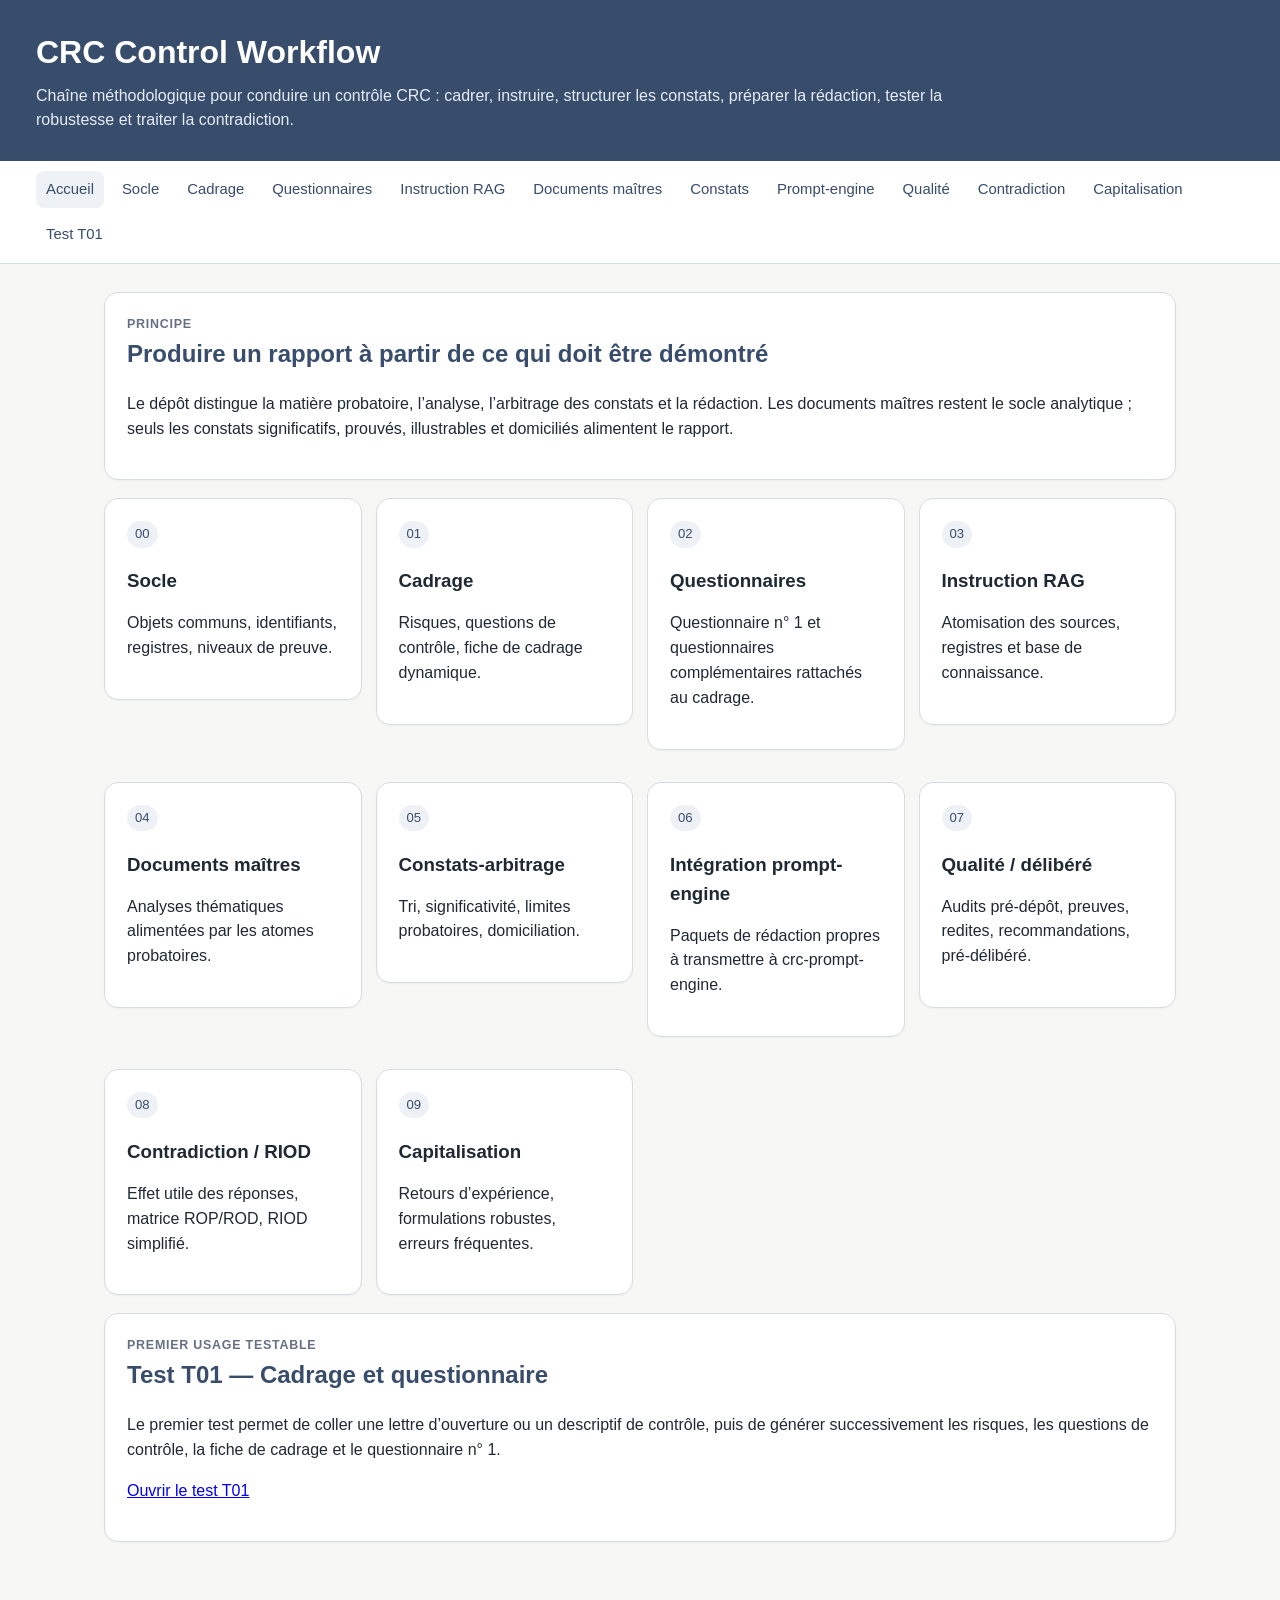
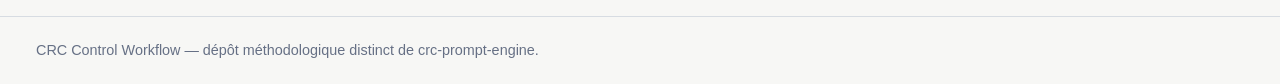
==== index.html @ adf63cd1 "Ajoute la page index web" ====
<!doctype html>
<html lang="fr">
<head>
  <meta charset="utf-8">
  <meta name="viewport" content="width=device-width, initial-scale=1">
  <title>CRC Control Workflow</title>
  <link rel="stylesheet" href="assets/css/style.css">
</head>
<body>
  <header>
    <h1>CRC Control Workflow</h1>
    <p>Chaîne méthodologique pour conduire un contrôle CRC : cadrer, instruire, structurer les constats, préparer la rédaction, tester la robustesse et traiter la contradiction.</p>
  </header>
  <nav>
    <a class="active" href="index.html">Accueil</a>
    <a href="web/00-socle.html">Socle</a>
    <a href="web/01-cadrage.html">Cadrage</a>
    <a href="web/02-questionnaires.html">Questionnaires</a>
    <a href="web/03-instruction-rag.html">Instruction RAG</a>
    <a href="web/04-documents-maitres.html">Documents maîtres</a>
    <a href="web/05-constats-arbitrage.html">Constats</a>
    <a href="web/06-integration-prompt-engine.html">Prompt-engine</a>
    <a href="web/07-qualite-delibere.html">Qualité</a>
    <a href="web/08-contradiction-riod.html">Contradiction</a>
    <a href="web/09-capitalisation.html">Capitalisation</a>
    <a href="web/tests-t01.html">Test T01</a>
  </nav>
  <main>
    <section class="card">
      <div class="kicker">Principe</div>
      <h2>Produire un rapport à partir de ce qui doit être démontré</h2>
      <p>Le dépôt distingue la matière probatoire, l’analyse, l’arbitrage des constats et la rédaction. Les documents maîtres restent le socle analytique ; seuls les constats significatifs, prouvés, illustrables et domiciliés alimentent le rapport.</p>
    </section>

    <section class="grid">
      <a class="module-link" href="web/00-socle.html"><div class="card"><span class="badge">00</span><h3>Socle</h3><p>Objets communs, identifiants, registres, niveaux de preuve.</p></div></a>
      <a class="module-link" href="web/01-cadrage.html"><div class="card"><span class="badge">01</span><h3>Cadrage</h3><p>Risques, questions de contrôle, fiche de cadrage dynamique.</p></div></a>
      <a class="module-link" href="web/02-questionnaires.html"><div class="card"><span class="badge">02</span><h3>Questionnaires</h3><p>Questionnaire n° 1 et questionnaires complémentaires rattachés au cadrage.</p></div></a>
      <a class="module-link" href="web/03-instruction-rag.html"><div class="card"><span class="badge">03</span><h3>Instruction RAG</h3><p>Atomisation des sources, registres et base de connaissance.</p></div></a>
      <a class="module-link" href="web/04-documents-maitres.html"><div class="card"><span class="badge">04</span><h3>Documents maîtres</h3><p>Analyses thématiques alimentées par les atomes probatoires.</p></div></a>
      <a class="module-link" href="web/05-constats-arbitrage.html"><div class="card"><span class="badge">05</span><h3>Constats-arbitrage</h3><p>Tri, significativité, limites probatoires, domiciliation.</p></div></a>
      <a class="module-link" href="web/06-integration-prompt-engine.html"><div class="card"><span class="badge">06</span><h3>Intégration prompt-engine</h3><p>Paquets de rédaction propres à transmettre à crc-prompt-engine.</p></div></a>
      <a class="module-link" href="web/07-qualite-delibere.html"><div class="card"><span class="badge">07</span><h3>Qualité / délibéré</h3><p>Audits pré-dépôt, preuves, redites, recommandations, pré-délibéré.</p></div></a>
      <a class="module-link" href="web/08-contradiction-riod.html"><div class="card"><span class="badge">08</span><h3>Contradiction / RIOD</h3><p>Effet utile des réponses, matrice ROP/ROD, RIOD simplifié.</p></div></a>
      <a class="module-link" href="web/09-capitalisation.html"><div class="card"><span class="badge">09</span><h3>Capitalisation</h3><p>Retours d’expérience, formulations robustes, erreurs fréquentes.</p></div></a>
    </section>

    <section class="card">
      <div class="kicker">Premier usage testable</div>
      <h2>Test T01 — Cadrage et questionnaire</h2>
      <p>Le premier test permet de coller une lettre d’ouverture ou un descriptif de contrôle, puis de générer successivement les risques, les questions de contrôle, la fiche de cadrage et le questionnaire n° 1.</p>
      <p><a href="web/tests-t01.html">Ouvrir le test T01</a></p>
    </section>
  </main>
  <footer>CRC Control Workflow — dépôt méthodologique distinct de crc-prompt-engine.</footer>
</body>
</html>
---- assets/css/style.css ----
:root {
  --bg: #f7f7f5;
  --panel: #ffffff;
  --ink: #1f2933;
  --muted: #667085;
  --line: #d7dce2;
  --accent: #384c6b;
  --accent-2: #eef2f7;
  --code: #0f172a;
}

* { box-sizing: border-box; }

body {
  margin: 0;
  font-family: Arial, Helvetica, sans-serif;
  background: var(--bg);
  color: var(--ink);
  line-height: 1.55;
}

header {
  background: var(--accent);
  color: white;
  padding: 28px 36px;
}

header h1 { margin: 0 0 6px 0; font-size: 2rem; }
header p { margin: 0; max-width: 980px; color: #e6edf7; }

nav {
  background: #ffffff;
  border-bottom: 1px solid var(--line);
  padding: 10px 36px;
  display: flex;
  flex-wrap: wrap;
  gap: 8px;
  position: sticky;
  top: 0;
  z-index: 10;
}

nav a {
  color: var(--accent);
  text-decoration: none;
  padding: 7px 10px;
  border-radius: 8px;
  font-size: 0.93rem;
}

nav a:hover, nav a.active { background: var(--accent-2); }

main {
  max-width: 1120px;
  margin: 0 auto;
  padding: 28px 24px 56px;
}

.card {
  background: var(--panel);
  border: 1px solid var(--line);
  border-radius: 14px;
  padding: 22px;
  margin: 0 0 18px 0;
  box-shadow: 0 1px 2px rgba(0,0,0,0.04);
}

.grid {
  display: grid;
  grid-template-columns: repeat(auto-fit, minmax(250px, 1fr));
  gap: 14px;
}

h2 { margin-top: 0; color: var(--accent); }
h3 { margin-bottom: 8px; }

.kicker {
  text-transform: uppercase;
  letter-spacing: .06em;
  font-size: .78rem;
  color: var(--muted);
  font-weight: 700;
}

.module-link {
  display: block;
  text-decoration: none;
  color: inherit;
}

.module-link .card:hover {
  border-color: var(--accent);
  transform: translateY(-1px);
  transition: .12s ease;
}

table {
  width: 100%;
  border-collapse: collapse;
  margin: 12px 0;
  font-size: .94rem;
}

th, td {
  border: 1px solid var(--line);
  padding: 8px 10px;
  vertical-align: top;
}

th { background: var(--accent-2); text-align: left; }

pre, textarea {
  width: 100%;
  background: var(--code);
  color: #e5e7eb;
  border: 0;
  border-radius: 10px;
  padding: 14px;
  overflow: auto;
  font-size: .9rem;
  line-height: 1.45;
}

textarea { min-height: 260px; resize: vertical; font-family: Consolas, Monaco, monospace; }

button.copy {
  background: var(--accent);
  color: white;
  border: 0;
  border-radius: 8px;
  padding: 8px 12px;
  cursor: pointer;
  margin: 6px 0 10px;
}

button.copy:hover { opacity: .9; }

.badge {
  display: inline-block;
  background: var(--accent-2);
  color: var(--accent);
  padding: 3px 8px;
  border-radius: 999px;
  font-size: .82rem;
  margin-right: 5px;
}

footer {
  color: var(--muted);
  border-top: 1px solid var(--line);
  padding: 22px 36px;
  font-size: .9rem;
}
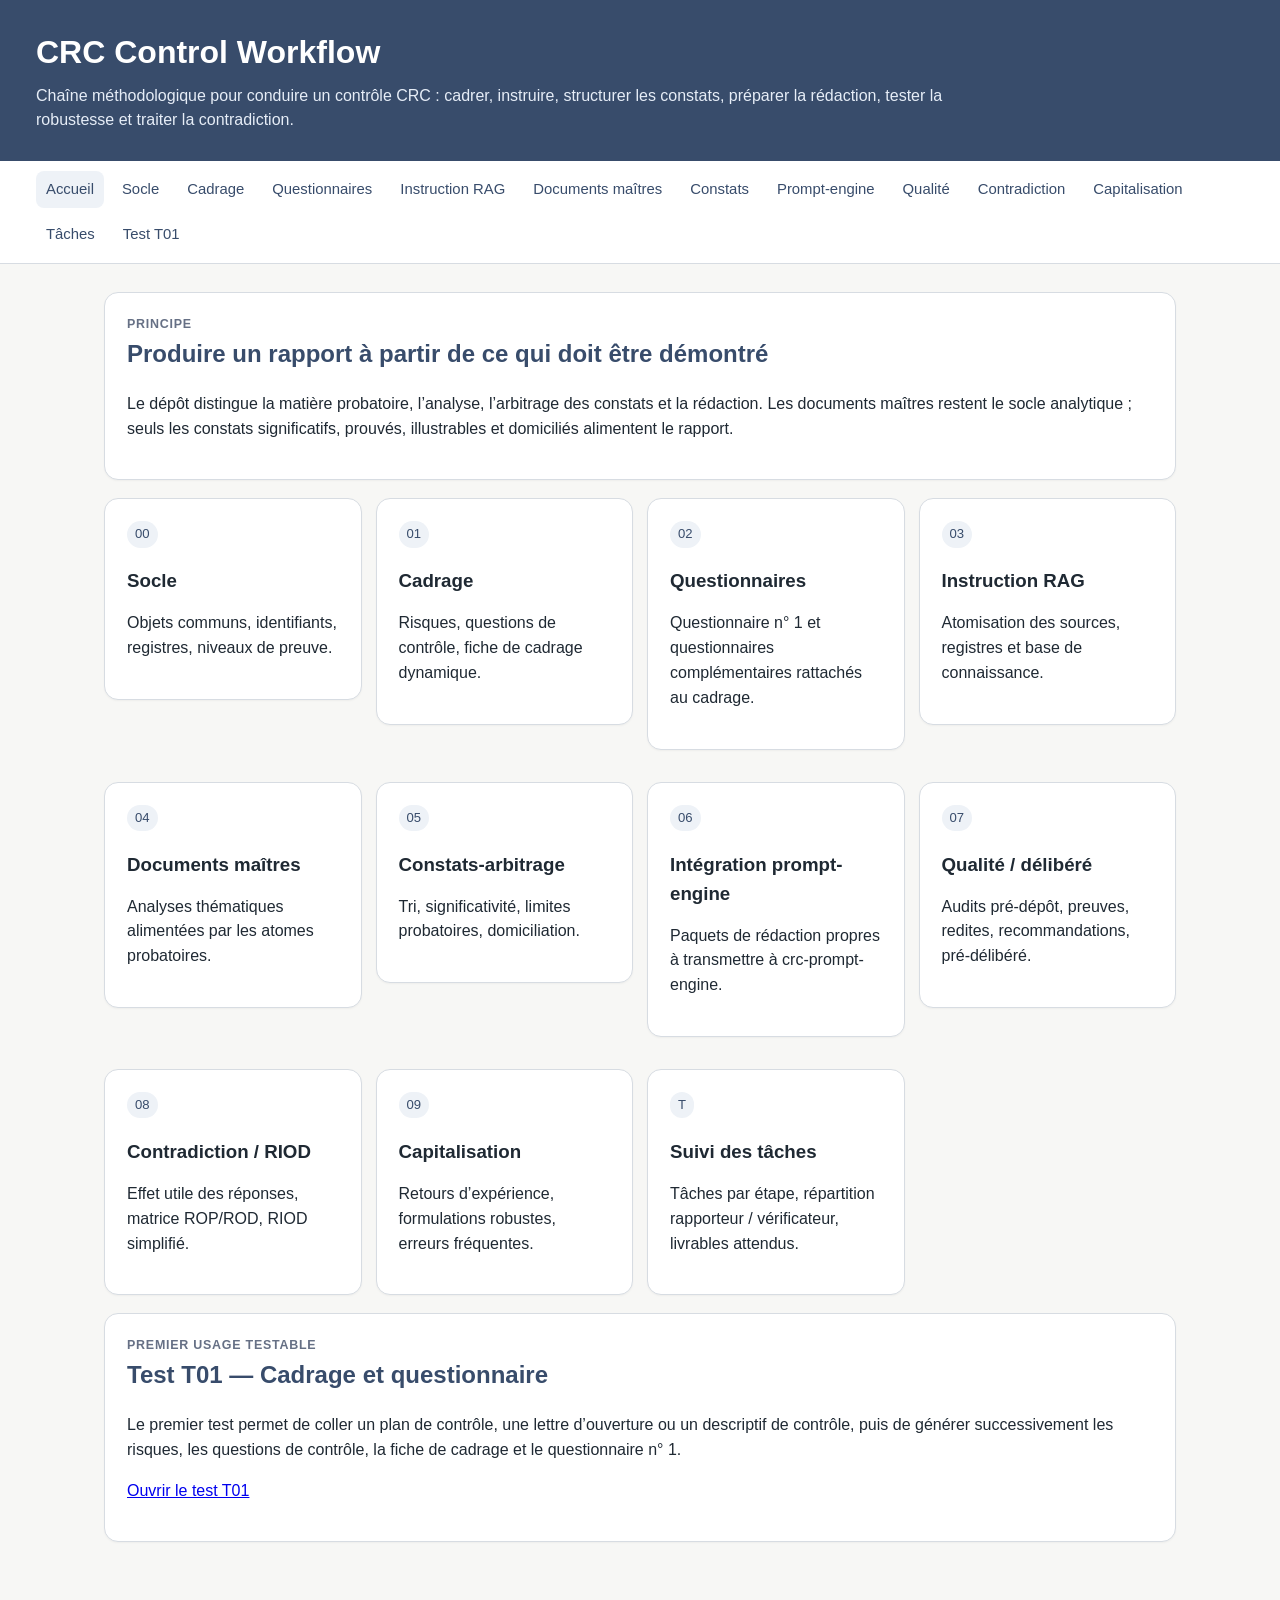
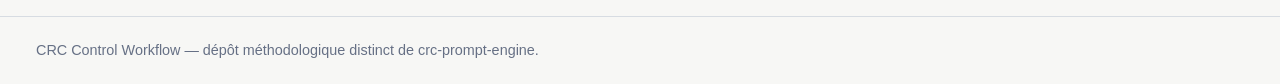
==== commit c6c5d709: "Ajoute le suivi des tâches à l'index" ====
--- a/index.html
+++ b/index.html
@@ -23,6 +23,7 @@
     <a href="web/07-qualite-delibere.html">Qualité</a>
     <a href="web/08-contradiction-riod.html">Contradiction</a>
     <a href="web/09-capitalisation.html">Capitalisation</a>
+    <a href="web/taches.html">Tâches</a>
     <a href="web/tests-t01.html">Test T01</a>
   </nav>
   <main>
@@ -43,12 +44,13 @@
       <a class="module-link" href="web/07-qualite-delibere.html"><div class="card"><span class="badge">07</span><h3>Qualité / délibéré</h3><p>Audits pré-dépôt, preuves, redites, recommandations, pré-délibéré.</p></div></a>
       <a class="module-link" href="web/08-contradiction-riod.html"><div class="card"><span class="badge">08</span><h3>Contradiction / RIOD</h3><p>Effet utile des réponses, matrice ROP/ROD, RIOD simplifié.</p></div></a>
       <a class="module-link" href="web/09-capitalisation.html"><div class="card"><span class="badge">09</span><h3>Capitalisation</h3><p>Retours d’expérience, formulations robustes, erreurs fréquentes.</p></div></a>
+      <a class="module-link" href="web/taches.html"><div class="card"><span class="badge">T</span><h3>Suivi des tâches</h3><p>Tâches par étape, répartition rapporteur / vérificateur, livrables attendus.</p></div></a>
     </section>
 
     <section class="card">
       <div class="kicker">Premier usage testable</div>
       <h2>Test T01 — Cadrage et questionnaire</h2>
-      <p>Le premier test permet de coller une lettre d’ouverture ou un descriptif de contrôle, puis de générer successivement les risques, les questions de contrôle, la fiche de cadrage et le questionnaire n° 1.</p>
+      <p>Le premier test permet de coller un plan de contrôle, une lettre d’ouverture ou un descriptif de contrôle, puis de générer successivement les risques, les questions de contrôle, la fiche de cadrage et le questionnaire n° 1.</p>
       <p><a href="web/tests-t01.html">Ouvrir le test T01</a></p>
     </section>
   </main>
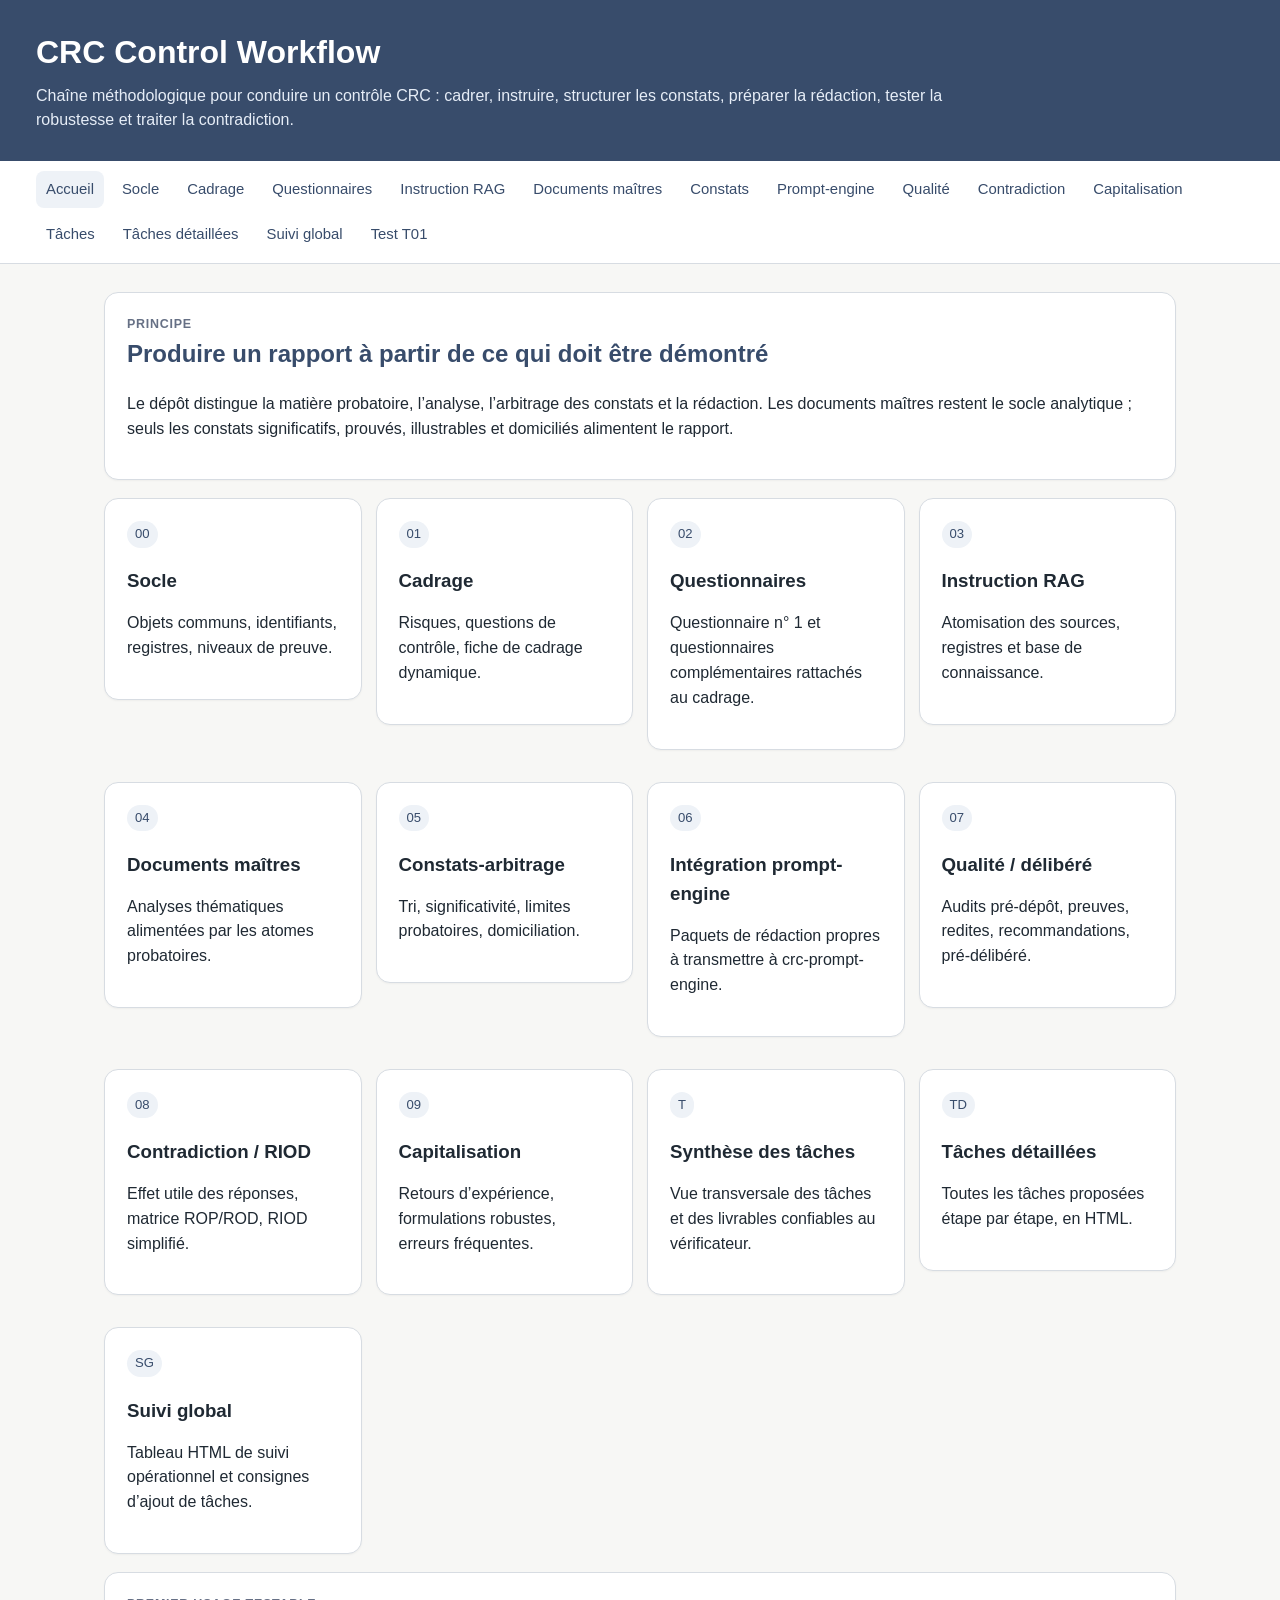
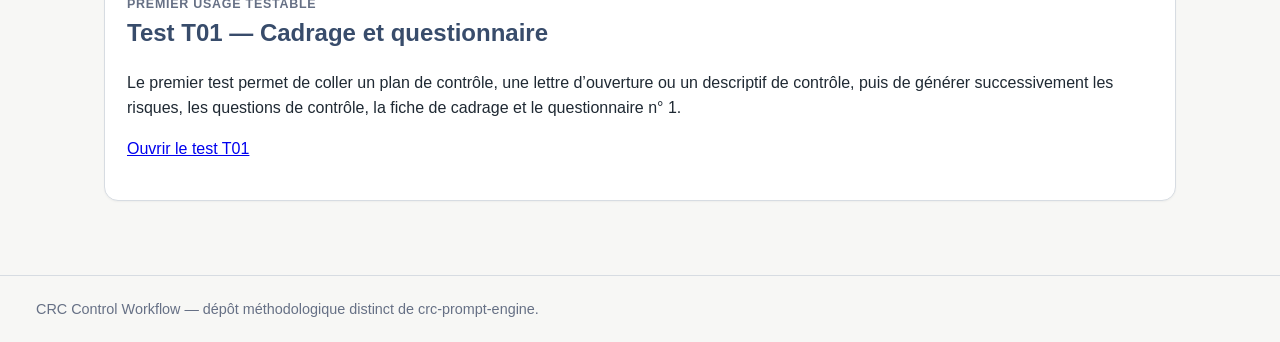
==== commit 75a8f77e: "Ajoute les pages HTML de tâches à l'index" ====
--- a/index.html
+++ b/index.html
@@ -24,6 +24,8 @@
     <a href="web/08-contradiction-riod.html">Contradiction</a>
     <a href="web/09-capitalisation.html">Capitalisation</a>
     <a href="web/taches.html">Tâches</a>
+    <a href="web/taches-detail.html">Tâches détaillées</a>
+    <a href="web/taches-suivi.html">Suivi global</a>
     <a href="web/tests-t01.html">Test T01</a>
   </nav>
   <main>
@@ -44,7 +46,9 @@
       <a class="module-link" href="web/07-qualite-delibere.html"><div class="card"><span class="badge">07</span><h3>Qualité / délibéré</h3><p>Audits pré-dépôt, preuves, redites, recommandations, pré-délibéré.</p></div></a>
       <a class="module-link" href="web/08-contradiction-riod.html"><div class="card"><span class="badge">08</span><h3>Contradiction / RIOD</h3><p>Effet utile des réponses, matrice ROP/ROD, RIOD simplifié.</p></div></a>
       <a class="module-link" href="web/09-capitalisation.html"><div class="card"><span class="badge">09</span><h3>Capitalisation</h3><p>Retours d’expérience, formulations robustes, erreurs fréquentes.</p></div></a>
-      <a class="module-link" href="web/taches.html"><div class="card"><span class="badge">T</span><h3>Suivi des tâches</h3><p>Tâches par étape, répartition rapporteur / vérificateur, livrables attendus.</p></div></a>
+      <a class="module-link" href="web/taches.html"><div class="card"><span class="badge">T</span><h3>Synthèse des tâches</h3><p>Vue transversale des tâches et des livrables confiables au vérificateur.</p></div></a>
+      <a class="module-link" href="web/taches-detail.html"><div class="card"><span class="badge">TD</span><h3>Tâches détaillées</h3><p>Toutes les tâches proposées étape par étape, en HTML.</p></div></a>
+      <a class="module-link" href="web/taches-suivi.html"><div class="card"><span class="badge">SG</span><h3>Suivi global</h3><p>Tableau HTML de suivi opérationnel et consignes d’ajout de tâches.</p></div></a>
     </section>
 
     <section class="card">
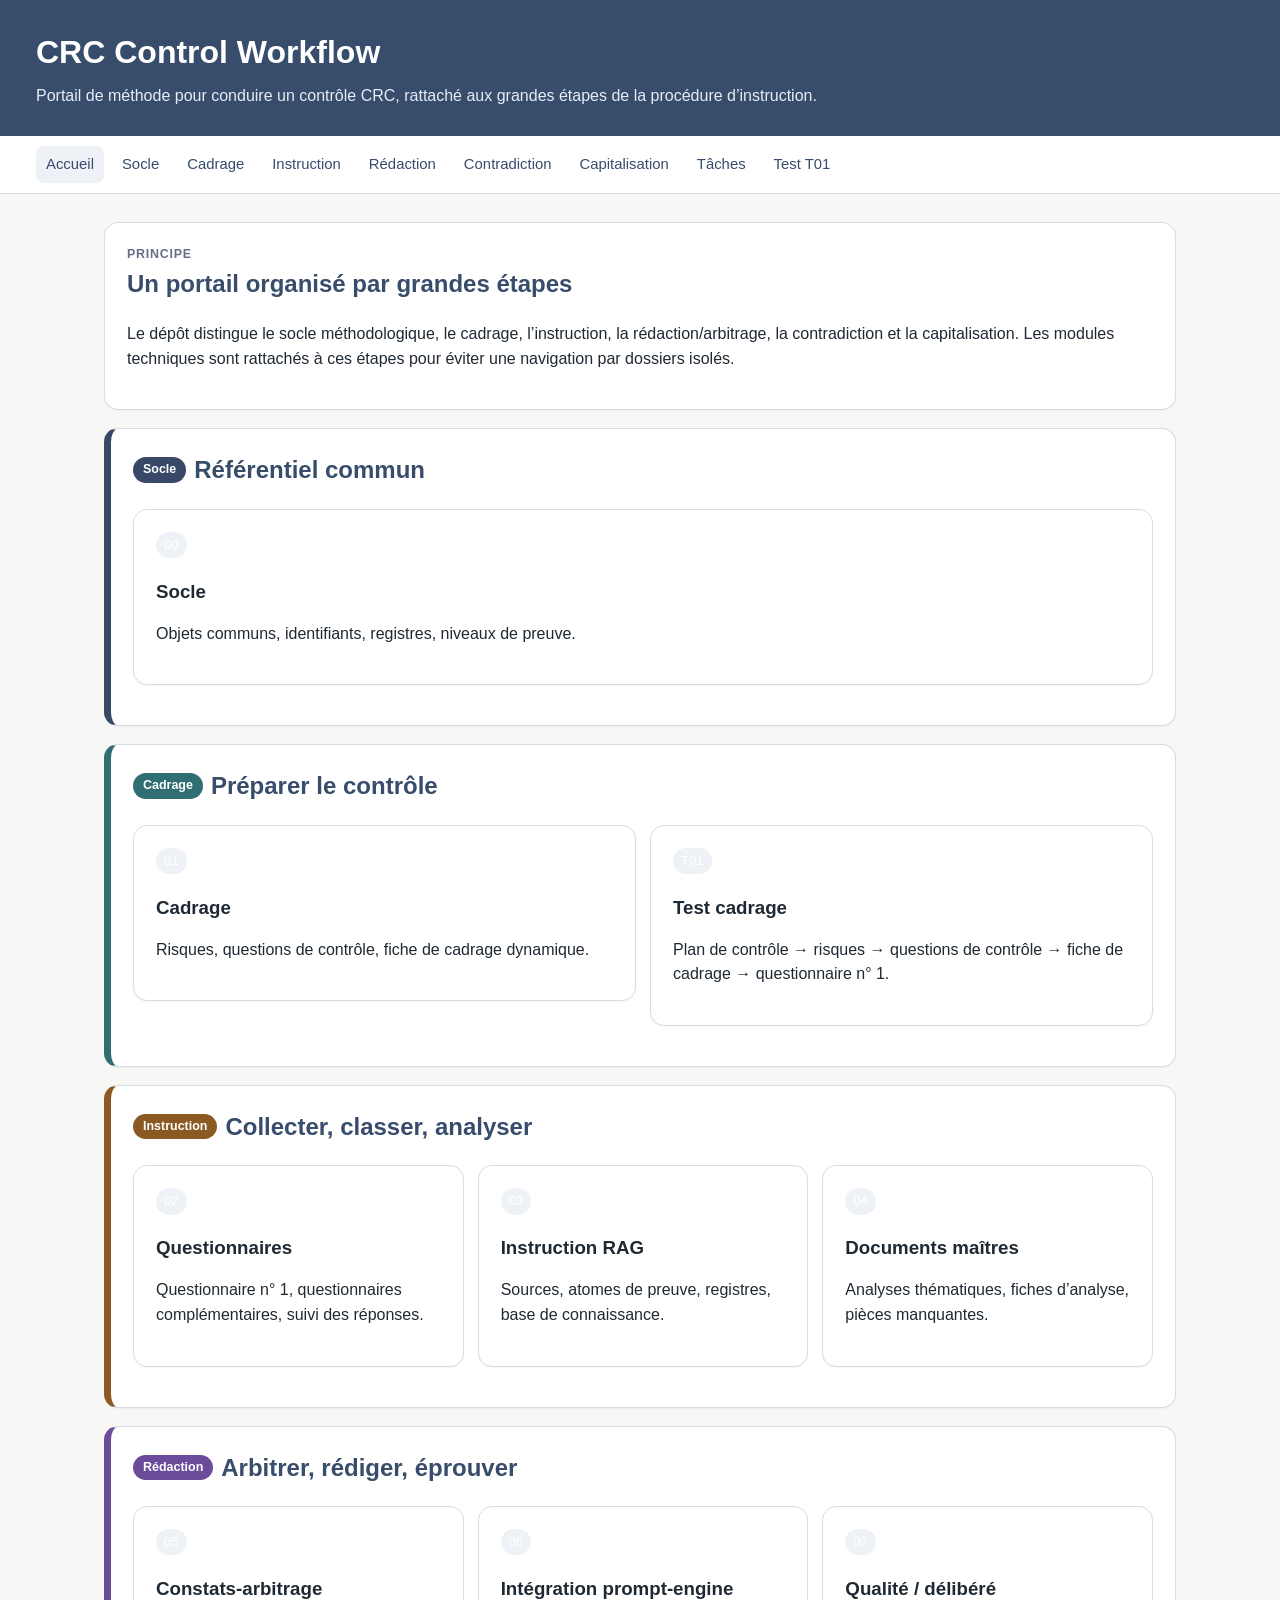
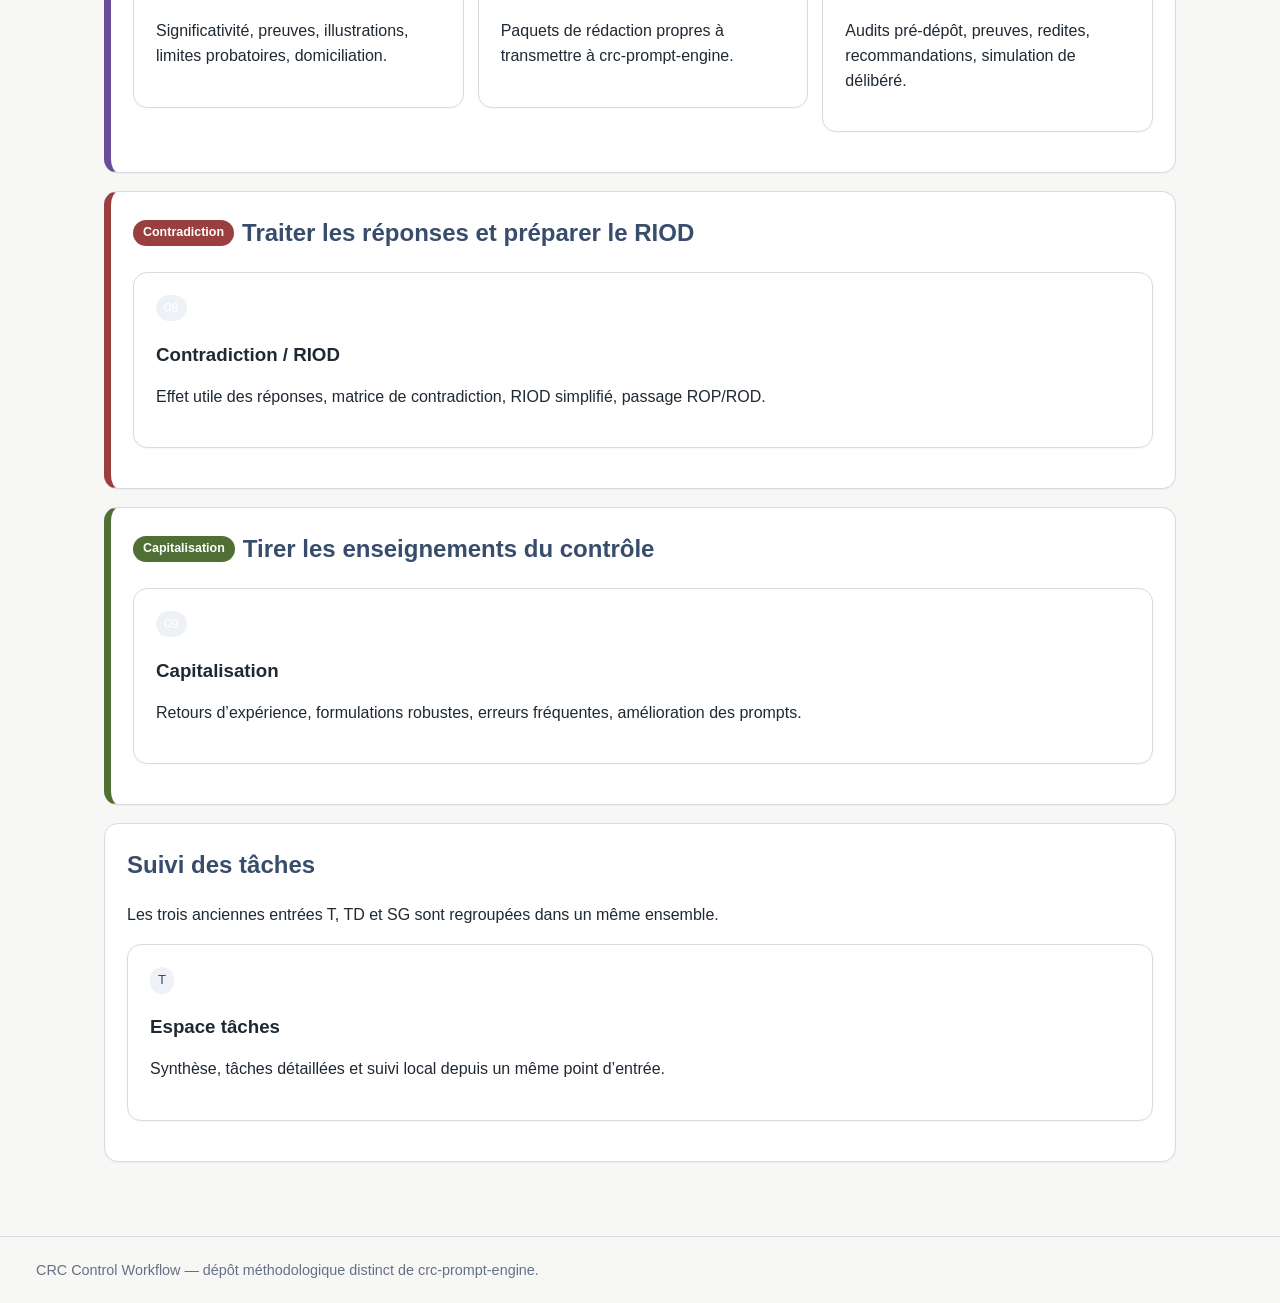
==== commit cc135427: "Réorganise l'index par grandes étapes" ====
--- a/index.html
+++ b/index.html
@@ -9,53 +9,79 @@
 <body>
   <header>
     <h1>CRC Control Workflow</h1>
-    <p>Chaîne méthodologique pour conduire un contrôle CRC : cadrer, instruire, structurer les constats, préparer la rédaction, tester la robustesse et traiter la contradiction.</p>
+    <p>Portail de méthode pour conduire un contrôle CRC, rattaché aux grandes étapes de la procédure d’instruction.</p>
   </header>
   <nav>
     <a class="active" href="index.html">Accueil</a>
     <a href="web/00-socle.html">Socle</a>
     <a href="web/01-cadrage.html">Cadrage</a>
-    <a href="web/02-questionnaires.html">Questionnaires</a>
-    <a href="web/03-instruction-rag.html">Instruction RAG</a>
-    <a href="web/04-documents-maitres.html">Documents maîtres</a>
-    <a href="web/05-constats-arbitrage.html">Constats</a>
-    <a href="web/06-integration-prompt-engine.html">Prompt-engine</a>
-    <a href="web/07-qualite-delibere.html">Qualité</a>
+    <a href="web/02-questionnaires.html">Instruction</a>
+    <a href="web/05-constats-arbitrage.html">Rédaction</a>
     <a href="web/08-contradiction-riod.html">Contradiction</a>
     <a href="web/09-capitalisation.html">Capitalisation</a>
     <a href="web/taches.html">Tâches</a>
-    <a href="web/taches-detail.html">Tâches détaillées</a>
-    <a href="web/taches-suivi.html">Suivi global</a>
     <a href="web/tests-t01.html">Test T01</a>
   </nav>
   <main>
     <section class="card">
       <div class="kicker">Principe</div>
-      <h2>Produire un rapport à partir de ce qui doit être démontré</h2>
-      <p>Le dépôt distingue la matière probatoire, l’analyse, l’arbitrage des constats et la rédaction. Les documents maîtres restent le socle analytique ; seuls les constats significatifs, prouvés, illustrables et domiciliés alimentent le rapport.</p>
+      <h2>Un portail organisé par grandes étapes</h2>
+      <p>Le dépôt distingue le socle méthodologique, le cadrage, l’instruction, la rédaction/arbitrage, la contradiction et la capitalisation. Les modules techniques sont rattachés à ces étapes pour éviter une navigation par dossiers isolés.</p>
     </section>
 
-    <section class="grid">
-      <a class="module-link" href="web/00-socle.html"><div class="card"><span class="badge">00</span><h3>Socle</h3><p>Objets communs, identifiants, registres, niveaux de preuve.</p></div></a>
-      <a class="module-link" href="web/01-cadrage.html"><div class="card"><span class="badge">01</span><h3>Cadrage</h3><p>Risques, questions de contrôle, fiche de cadrage dynamique.</p></div></a>
-      <a class="module-link" href="web/02-questionnaires.html"><div class="card"><span class="badge">02</span><h3>Questionnaires</h3><p>Questionnaire n° 1 et questionnaires complémentaires rattachés au cadrage.</p></div></a>
-      <a class="module-link" href="web/03-instruction-rag.html"><div class="card"><span class="badge">03</span><h3>Instruction RAG</h3><p>Atomisation des sources, registres et base de connaissance.</p></div></a>
-      <a class="module-link" href="web/04-documents-maitres.html"><div class="card"><span class="badge">04</span><h3>Documents maîtres</h3><p>Analyses thématiques alimentées par les atomes probatoires.</p></div></a>
-      <a class="module-link" href="web/05-constats-arbitrage.html"><div class="card"><span class="badge">05</span><h3>Constats-arbitrage</h3><p>Tri, significativité, limites probatoires, domiciliation.</p></div></a>
-      <a class="module-link" href="web/06-integration-prompt-engine.html"><div class="card"><span class="badge">06</span><h3>Intégration prompt-engine</h3><p>Paquets de rédaction propres à transmettre à crc-prompt-engine.</p></div></a>
-      <a class="module-link" href="web/07-qualite-delibere.html"><div class="card"><span class="badge">07</span><h3>Qualité / délibéré</h3><p>Audits pré-dépôt, preuves, redites, recommandations, pré-délibéré.</p></div></a>
-      <a class="module-link" href="web/08-contradiction-riod.html"><div class="card"><span class="badge">08</span><h3>Contradiction / RIOD</h3><p>Effet utile des réponses, matrice ROP/ROD, RIOD simplifié.</p></div></a>
-      <a class="module-link" href="web/09-capitalisation.html"><div class="card"><span class="badge">09</span><h3>Capitalisation</h3><p>Retours d’expérience, formulations robustes, erreurs fréquentes.</p></div></a>
-      <a class="module-link" href="web/taches.html"><div class="card"><span class="badge">T</span><h3>Synthèse des tâches</h3><p>Vue transversale des tâches et des livrables confiables au vérificateur.</p></div></a>
-      <a class="module-link" href="web/taches-detail.html"><div class="card"><span class="badge">TD</span><h3>Tâches détaillées</h3><p>Toutes les tâches proposées étape par étape, en HTML.</p></div></a>
-      <a class="module-link" href="web/taches-suivi.html"><div class="card"><span class="badge">SG</span><h3>Suivi global</h3><p>Tableau HTML de suivi opérationnel et consignes d’ajout de tâches.</p></div></a>
+    <section class="card stage stage-socle">
+      <h2><span class="stage-label">Socle</span> Référentiel commun</h2>
+      <div class="grid">
+        <a class="module-link" href="web/00-socle.html"><div class="card"><span class="badge socle">00</span><h3>Socle</h3><p>Objets communs, identifiants, registres, niveaux de preuve.</p></div></a>
+      </div>
+    </section>
+
+    <section class="card stage stage-cadrage">
+      <h2><span class="stage-label">Cadrage</span> Préparer le contrôle</h2>
+      <div class="grid">
+        <a class="module-link" href="web/01-cadrage.html"><div class="card"><span class="badge cadrage">01</span><h3>Cadrage</h3><p>Risques, questions de contrôle, fiche de cadrage dynamique.</p></div></a>
+        <a class="module-link" href="web/tests-t01.html"><div class="card"><span class="badge cadrage">T01</span><h3>Test cadrage</h3><p>Plan de contrôle → risques → questions de contrôle → fiche de cadrage → questionnaire n° 1.</p></div></a>
+      </div>
+    </section>
+
+    <section class="card stage stage-instruction">
+      <h2><span class="stage-label">Instruction</span> Collecter, classer, analyser</h2>
+      <div class="grid">
+        <a class="module-link" href="web/02-questionnaires.html"><div class="card"><span class="badge instruction">02</span><h3>Questionnaires</h3><p>Questionnaire n° 1, questionnaires complémentaires, suivi des réponses.</p></div></a>
+        <a class="module-link" href="web/03-instruction-rag.html"><div class="card"><span class="badge instruction">03</span><h3>Instruction RAG</h3><p>Sources, atomes de preuve, registres, base de connaissance.</p></div></a>
+        <a class="module-link" href="web/04-documents-maitres.html"><div class="card"><span class="badge instruction">04</span><h3>Documents maîtres</h3><p>Analyses thématiques, fiches d’analyse, pièces manquantes.</p></div></a>
+      </div>
+    </section>
+
+    <section class="card stage stage-redaction">
+      <h2><span class="stage-label">Rédaction</span> Arbitrer, rédiger, éprouver</h2>
+      <div class="grid">
+        <a class="module-link" href="web/05-constats-arbitrage.html"><div class="card"><span class="badge redaction">05</span><h3>Constats-arbitrage</h3><p>Significativité, preuves, illustrations, limites probatoires, domiciliation.</p></div></a>
+        <a class="module-link" href="web/06-integration-prompt-engine.html"><div class="card"><span class="badge redaction">06</span><h3>Intégration prompt-engine</h3><p>Paquets de rédaction propres à transmettre à crc-prompt-engine.</p></div></a>
+        <a class="module-link" href="web/07-qualite-delibere.html"><div class="card"><span class="badge redaction">07</span><h3>Qualité / délibéré</h3><p>Audits pré-dépôt, preuves, redites, recommandations, simulation de délibéré.</p></div></a>
+      </div>
+    </section>
+
+    <section class="card stage stage-contradiction">
+      <h2><span class="stage-label">Contradiction</span> Traiter les réponses et préparer le RIOD</h2>
+      <div class="grid">
+        <a class="module-link" href="web/08-contradiction-riod.html"><div class="card"><span class="badge contradiction">08</span><h3>Contradiction / RIOD</h3><p>Effet utile des réponses, matrice de contradiction, RIOD simplifié, passage ROP/ROD.</p></div></a>
+      </div>
+    </section>
+
+    <section class="card stage stage-capitalisation">
+      <h2><span class="stage-label">Capitalisation</span> Tirer les enseignements du contrôle</h2>
+      <div class="grid">
+        <a class="module-link" href="web/09-capitalisation.html"><div class="card"><span class="badge capitalisation">09</span><h3>Capitalisation</h3><p>Retours d’expérience, formulations robustes, erreurs fréquentes, amélioration des prompts.</p></div></a>
+      </div>
     </section>
 
     <section class="card">
-      <div class="kicker">Premier usage testable</div>
-      <h2>Test T01 — Cadrage et questionnaire</h2>
-      <p>Le premier test permet de coller un plan de contrôle, une lettre d’ouverture ou un descriptif de contrôle, puis de générer successivement les risques, les questions de contrôle, la fiche de cadrage et le questionnaire n° 1.</p>
-      <p><a href="web/tests-t01.html">Ouvrir le test T01</a></p>
+      <h2>Suivi des tâches</h2>
+      <p>Les trois anciennes entrées T, TD et SG sont regroupées dans un même ensemble.</p>
+      <div class="grid">
+        <a class="module-link" href="web/taches.html"><div class="card"><span class="badge">T</span><h3>Espace tâches</h3><p>Synthèse, tâches détaillées et suivi local depuis un même point d’entrée.</p></div></a>
+      </div>
     </section>
   </main>
   <footer>CRC Control Workflow — dépôt méthodologique distinct de crc-prompt-engine.</footer>
--- a/assets/css/style.css
+++ b/assets/css/style.css
@@ -7,6 +7,12 @@
   --accent: #384c6b;
   --accent-2: #eef2f7;
   --code: #0f172a;
+  --c-socle: #394867;
+  --c-cadrage: #2f6f73;
+  --c-instruction: #8a5a22;
+  --c-redaction: #6b4c9a;
+  --c-contradiction: #9a3f3f;
+  --c-capitalisation: #4f6f35;
 }
 
 * { box-sizing: border-box; }
@@ -71,6 +77,39 @@
   gap: 14px;
 }
 
+.stage {
+  border-left: 7px solid var(--accent);
+}
+
+.stage h2 {
+  display: flex;
+  align-items: center;
+  gap: 8px;
+}
+
+.stage-socle { border-left-color: var(--c-socle); }
+.stage-cadrage { border-left-color: var(--c-cadrage); }
+.stage-instruction { border-left-color: var(--c-instruction); }
+.stage-redaction { border-left-color: var(--c-redaction); }
+.stage-contradiction { border-left-color: var(--c-contradiction); }
+.stage-capitalisation { border-left-color: var(--c-capitalisation); }
+
+.stage-label {
+  display: inline-block;
+  color: white;
+  border-radius: 999px;
+  padding: 3px 10px;
+  font-size: .78rem;
+  font-weight: 700;
+}
+
+.stage-socle .stage-label, .socle { background: var(--c-socle); }
+.stage-cadrage .stage-label, .cadrage { background: var(--c-cadrage); }
+.stage-instruction .stage-label, .instruction { background: var(--c-instruction); }
+.stage-redaction .stage-label, .redaction { background: var(--c-redaction); }
+.stage-contradiction .stage-label, .contradiction { background: var(--c-contradiction); }
+.stage-capitalisation .stage-label, .capitalisation { background: var(--c-capitalisation); }
+
 h2 { margin-top: 0; color: var(--accent); }
 h3 { margin-bottom: 8px; }
 
@@ -145,9 +184,55 @@
   margin-right: 5px;
 }
 
+.badge.socle, .badge.cadrage, .badge.instruction, .badge.redaction, .badge.contradiction, .badge.capitalisation {
+  color: white;
+}
+
 footer {
   color: var(--muted);
   border-top: 1px solid var(--line);
   padding: 22px 36px;
   font-size: .9rem;
 }
+
+input, select {
+  width: 100%;
+  border: 1px solid var(--line);
+  border-radius: 8px;
+  padding: 7px 8px;
+  background: #fff;
+  color: var(--ink);
+  font-family: Arial, Helvetica, sans-serif;
+}
+
+.toolbar {
+  display: flex;
+  flex-wrap: wrap;
+  gap: 8px;
+  align-items: end;
+}
+
+.form-grid {
+  display: grid;
+  grid-template-columns: repeat(auto-fit, minmax(180px, 1fr));
+  gap: 10px;
+}
+
+.form-grid label {
+  font-size: .88rem;
+  color: var(--muted);
+  font-weight: 700;
+}
+
+.table-wrap { overflow-x: auto; }
+
+#tasks-body input, #tasks-body select {
+  min-width: 120px;
+  font-size: .86rem;
+}
+
+#tasks-body td:nth-child(3) input,
+#tasks-body td:nth-child(5) input,
+#tasks-body td:nth-child(9) input {
+  min-width: 240px;
+}
